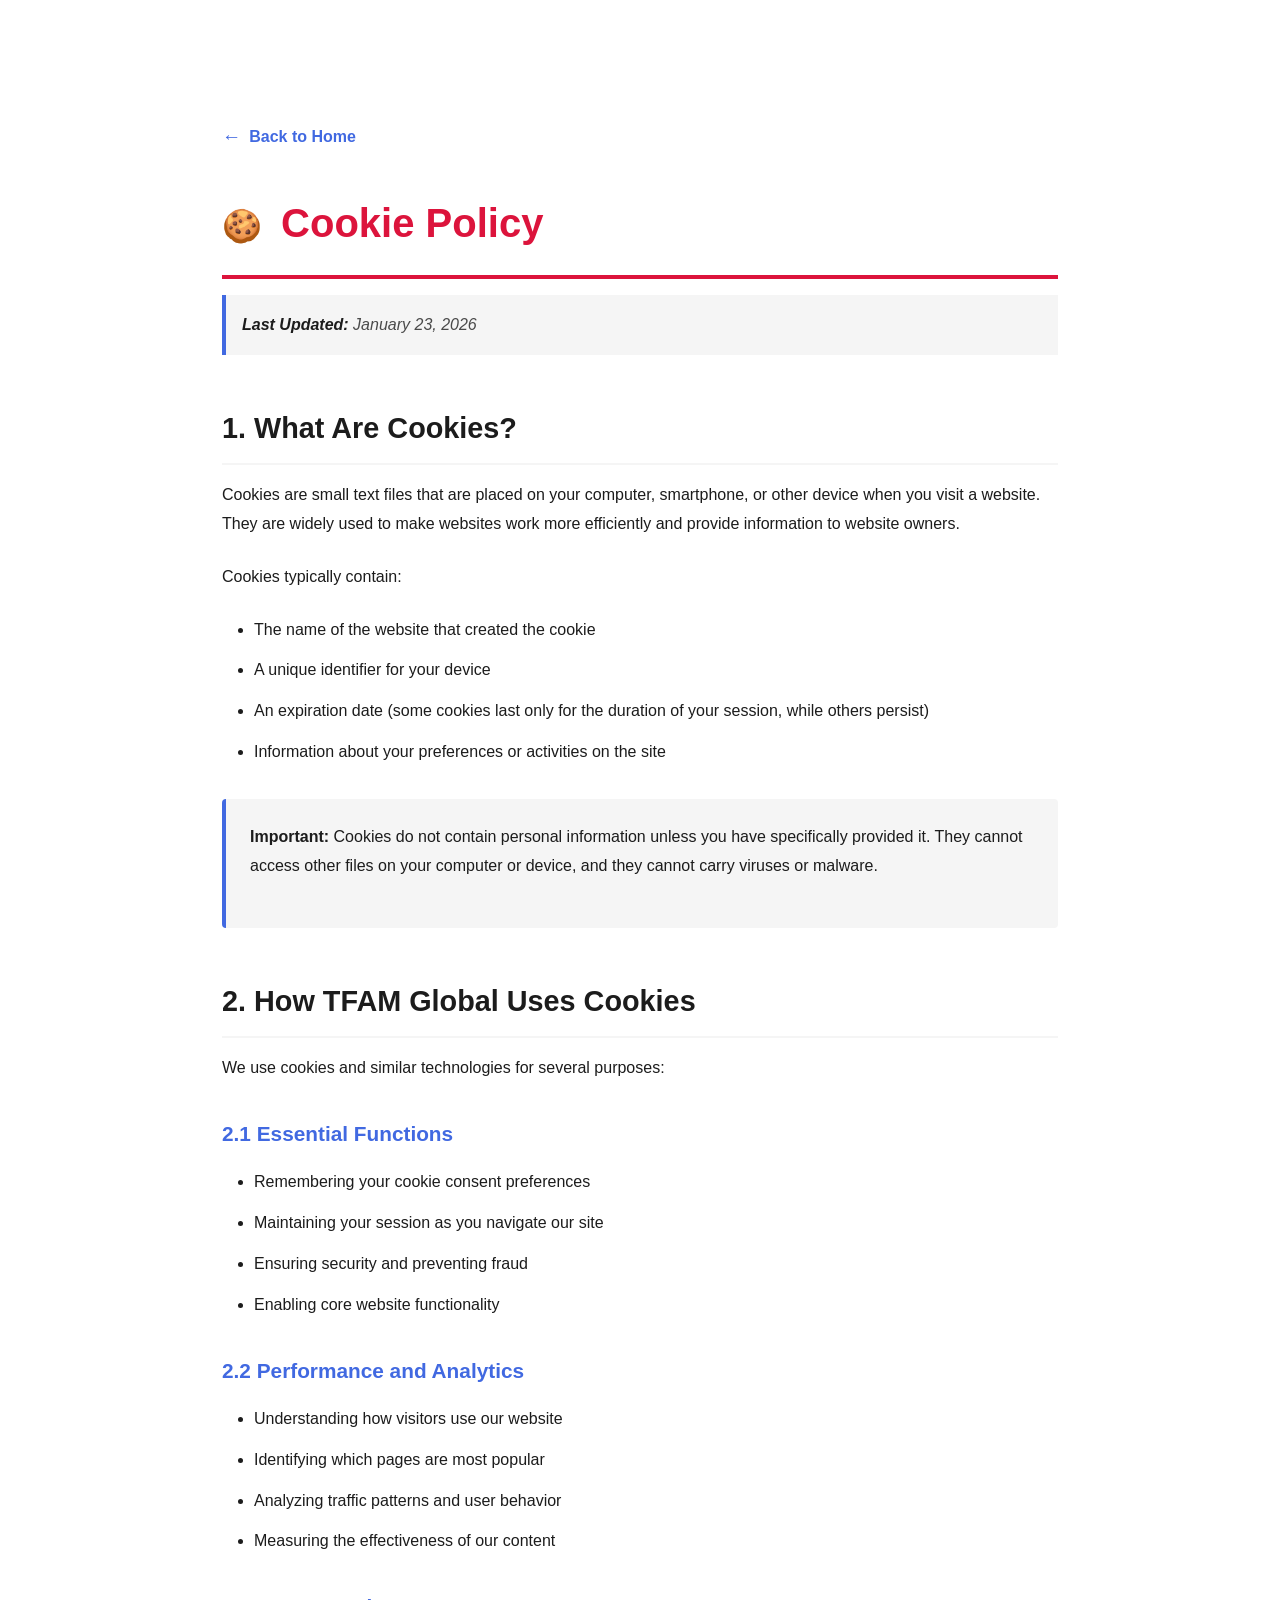
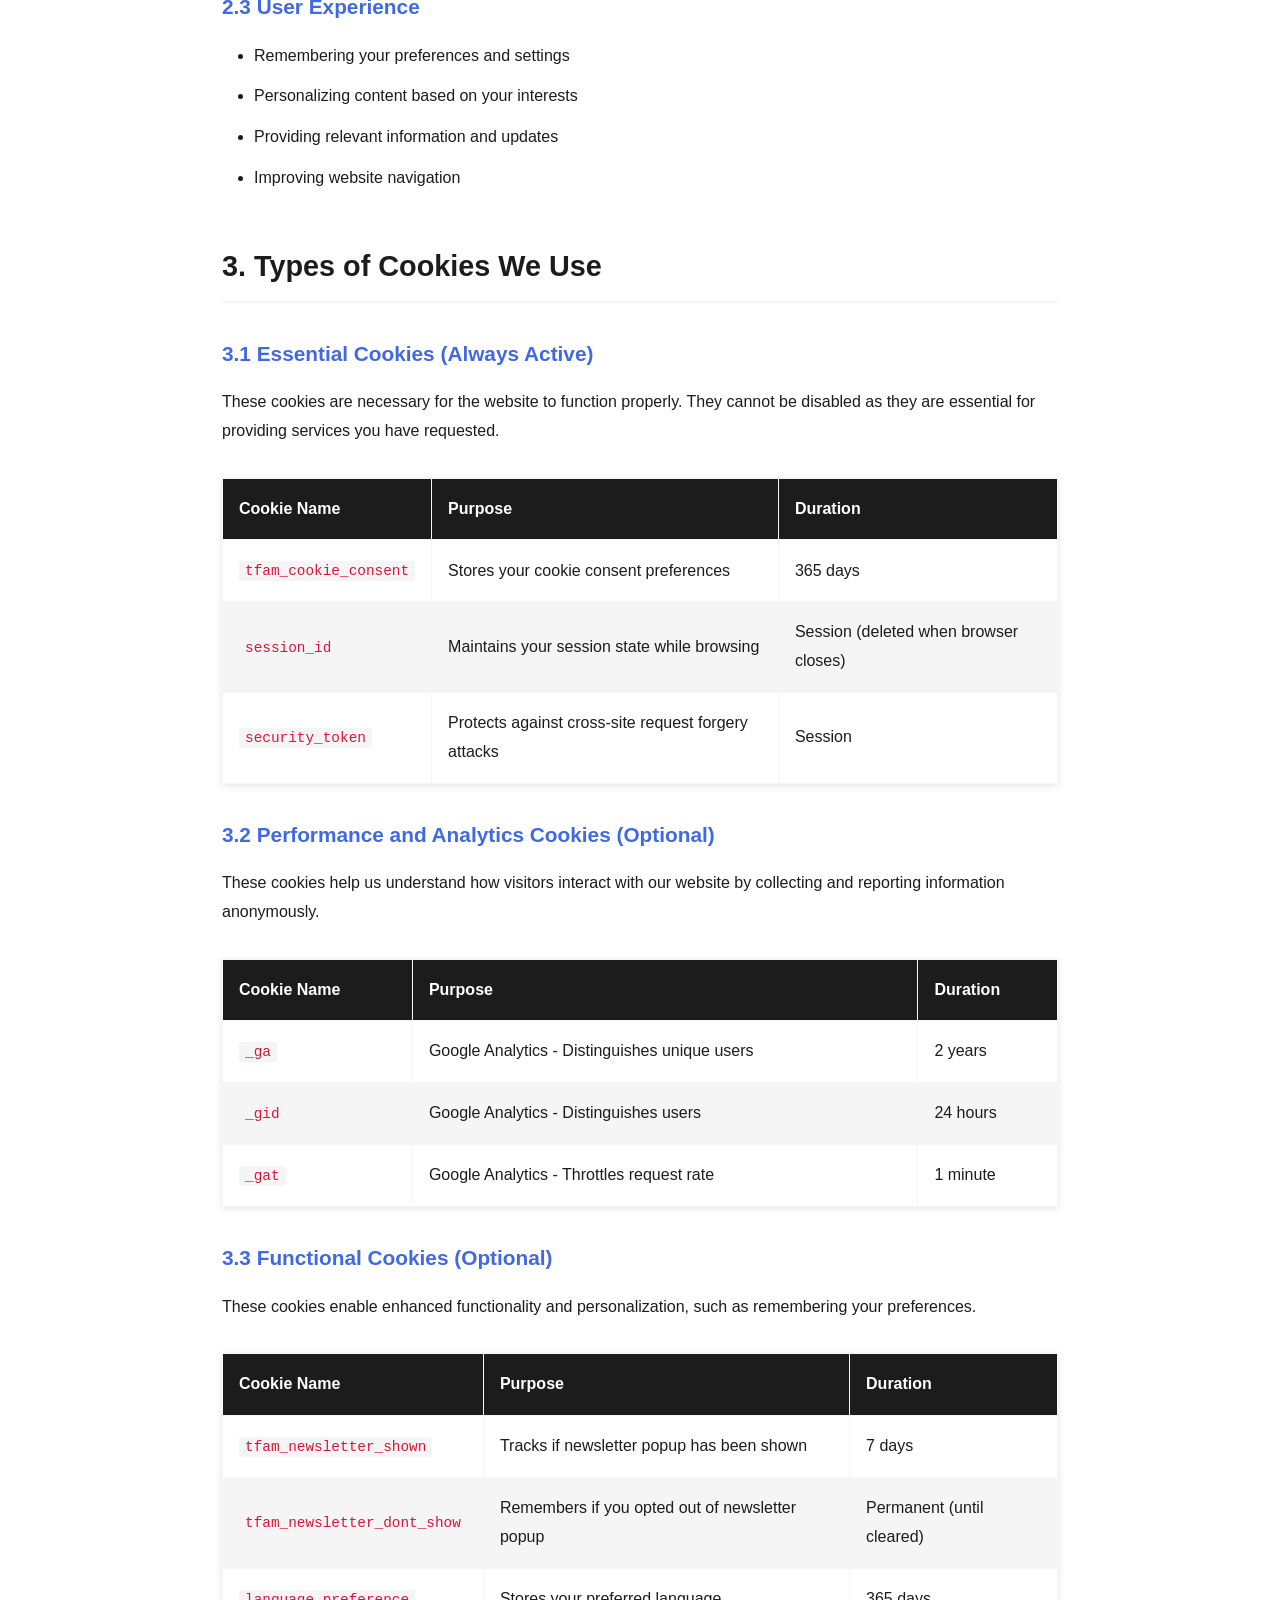
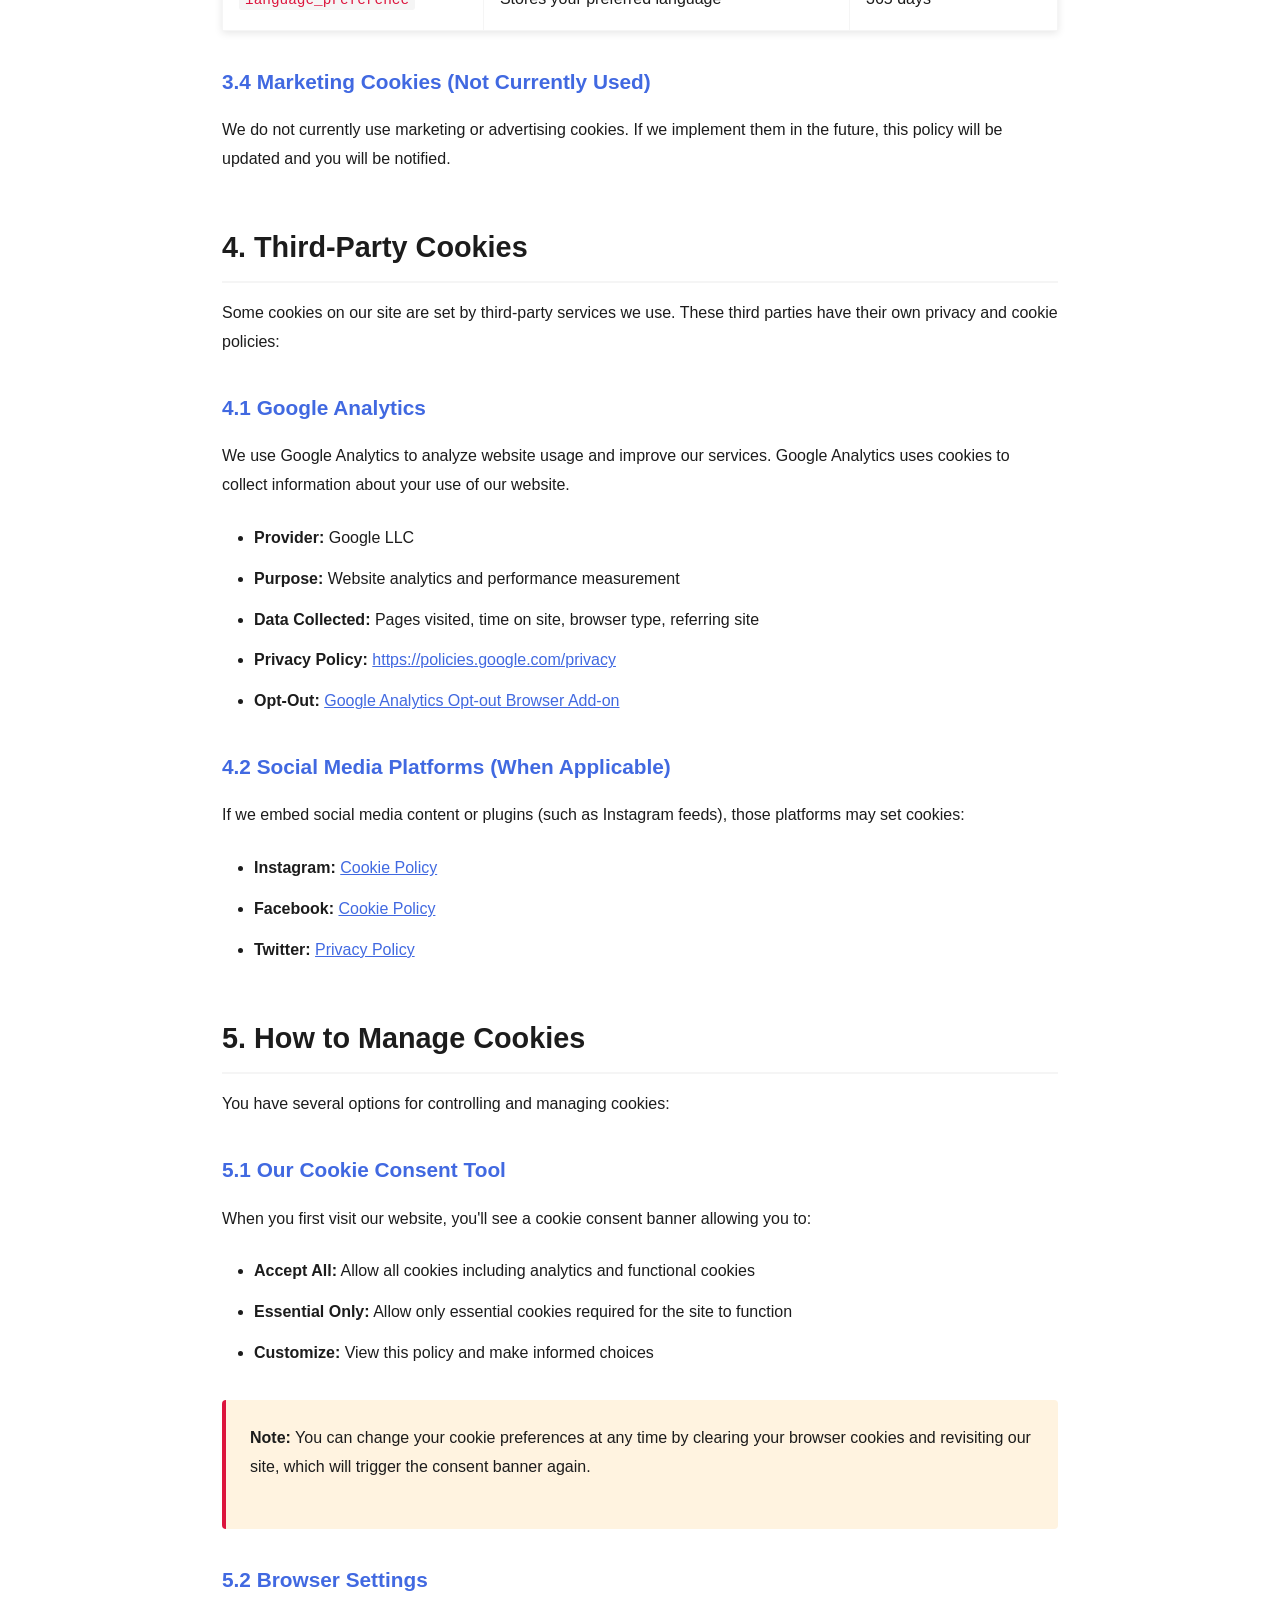
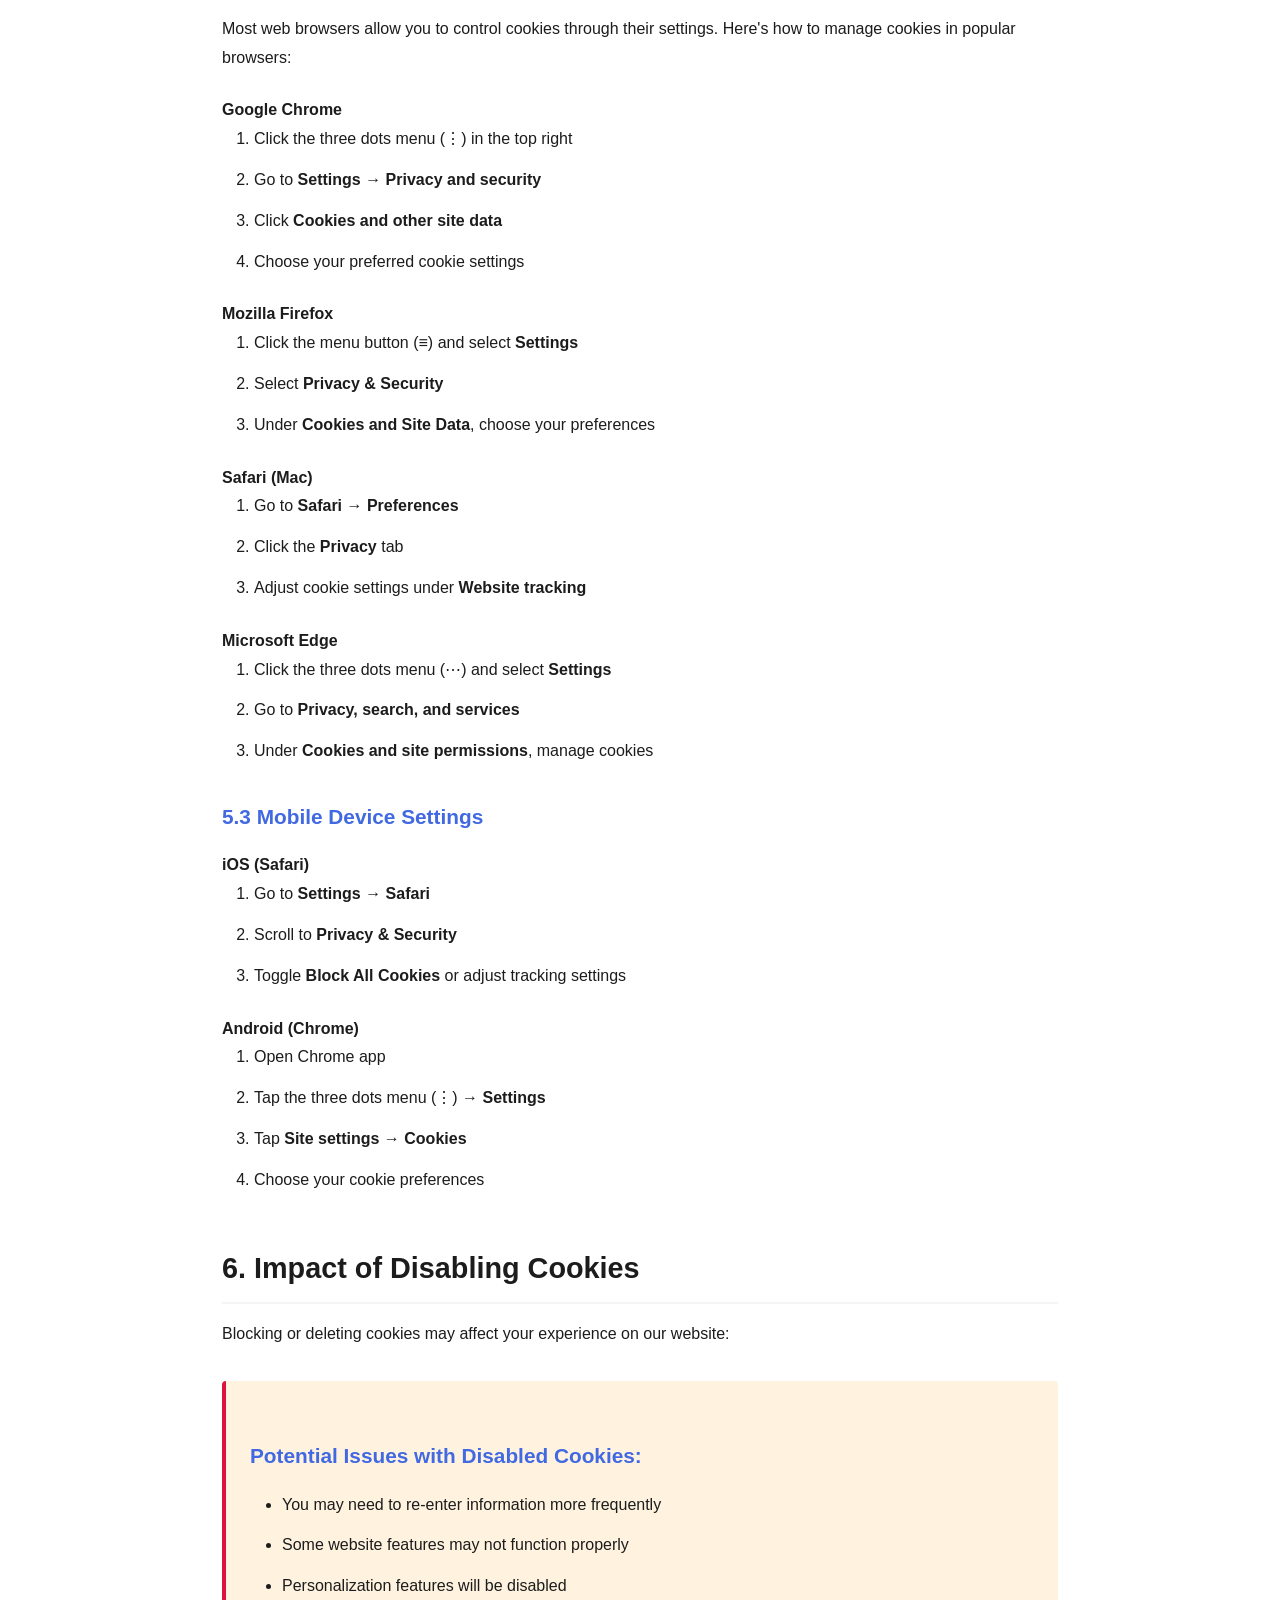
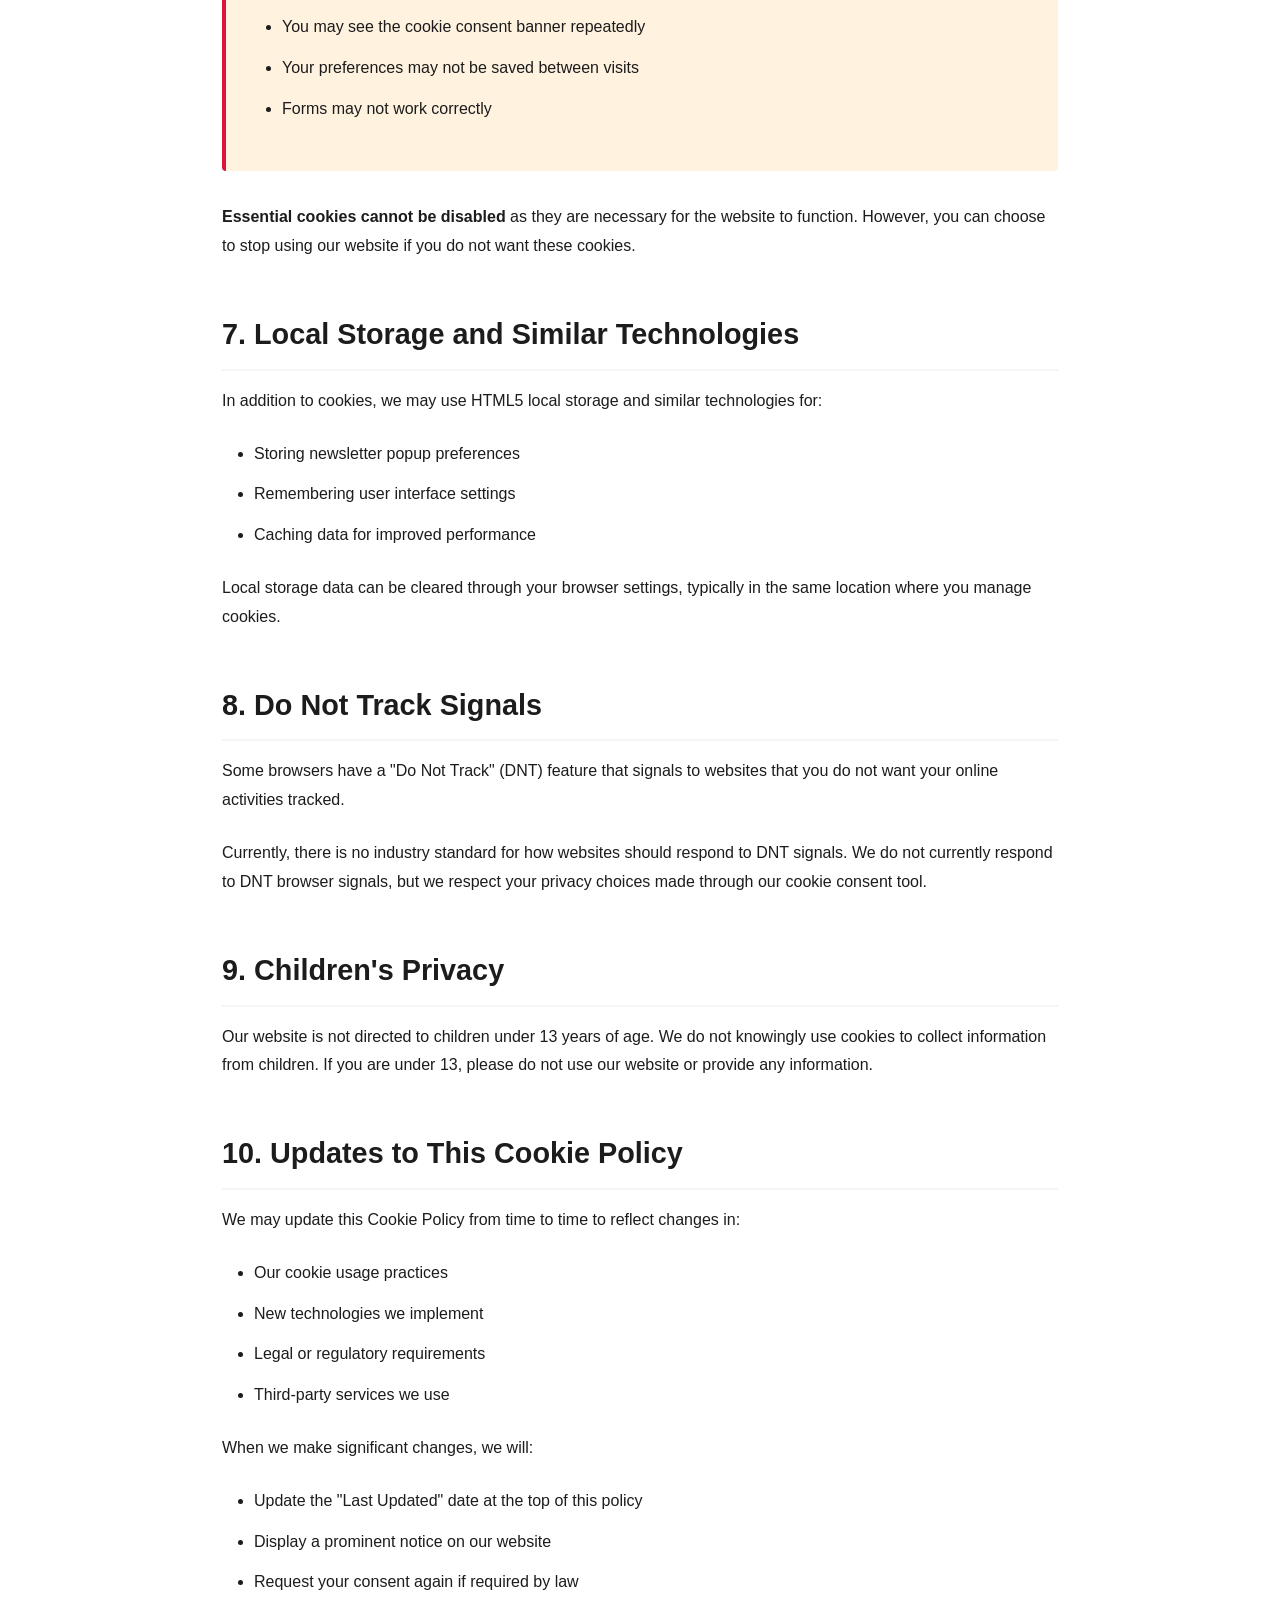
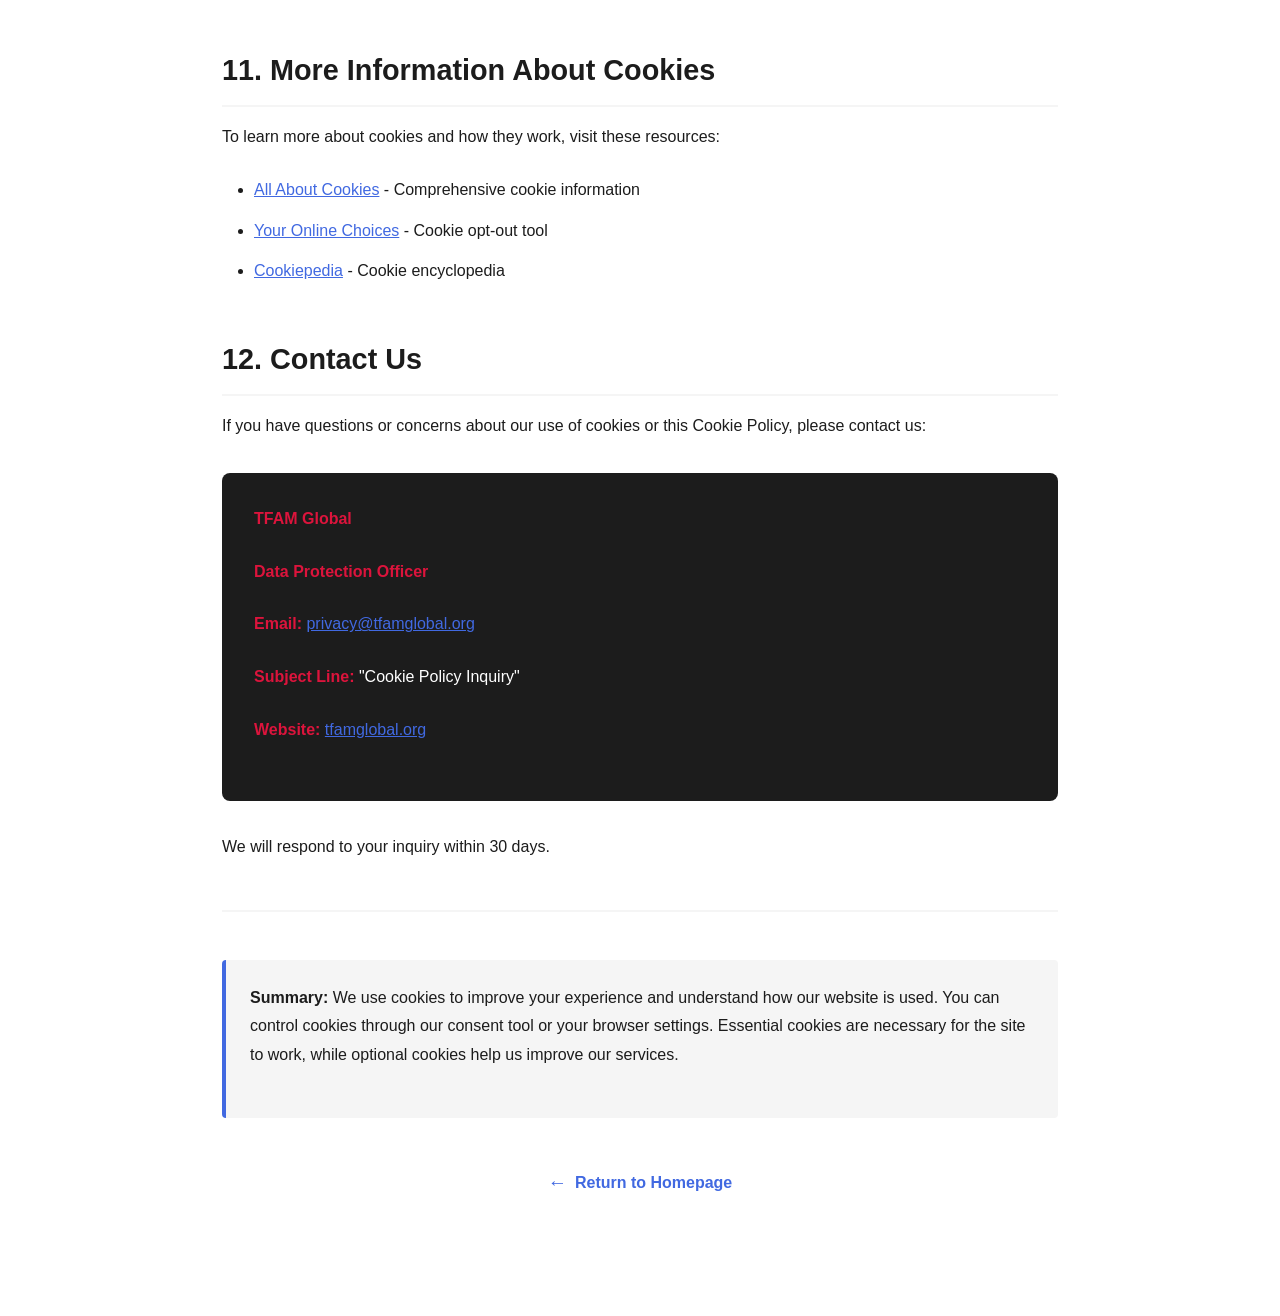
==== cookie-policy.html @ 87baf77f "Added files" ====
<!DOCTYPE html>
<html lang="en">
<head>
    <meta charset="UTF-8">
    <meta name="viewport" content="width=device-width, initial-scale=1.0">
    <meta name="robots" content="noindex, nofollow">
    <link rel="icon" type="image/x-icon" href="assets/images/favicon.ico">
    <title>Cookie Policy - TFAM Global</title>
    
    <style>
        :root {
            --primary-red: #DC143C;
            --presbyter-blue: #4169E1;
            --charcoal: #1C1C1C;
            --dark-gray: #2D2D2D;
            --medium-gray: #4A4A4A;
            --pure-white: #FFFFFF;
            --off-white: #F5F5F5;
        }

        * {
            margin: 0;
            padding: 0;
            box-sizing: border-box;
        }

        body {
            font-family: 'Segoe UI', Tahoma, Geneva, Verdana, sans-serif;
            color: var(--charcoal);
            line-height: 1.8;
            background: var(--pure-white);
        }

        .policy-container {
            max-width: 900px;
            margin: 0 auto;
            padding: 120px 2rem 60px;
        }

        .back-link {
            display: inline-flex;
            align-items: center;
            gap: 0.5rem;
            margin-bottom: 2rem;
            color: var(--presbyter-blue);
            text-decoration: none;
            font-weight: 600;
            transition: color 0.2s;
        }

        .back-link:hover {
            color: var(--primary-red);
        }

        .back-link::before {
            content: '←';
            font-size: 1.2rem;
        }

        h1 {
            color: var(--primary-red);
            margin-bottom: 1rem;
            font-size: 2.5rem;
            border-bottom: 4px solid var(--primary-red);
            padding-bottom: 1rem;
        }

        .last-updated {
            color: var(--medium-gray);
            font-style: italic;
            margin-bottom: 3rem;
            padding: 1rem;
            background: var(--off-white);
            border-left: 4px solid var(--presbyter-blue);
        }

        h2 {
            color: var(--charcoal);
            margin-top: 3rem;
            margin-bottom: 1rem;
            font-size: 1.8rem;
            padding-bottom: 0.5rem;
            border-bottom: 2px solid var(--off-white);
        }

        h3 {
            color: var(--presbyter-blue);
            margin-top: 2rem;
            margin-bottom: 1rem;
            font-size: 1.3rem;
        }

        p {
            margin-bottom: 1.5rem;
            line-height: 1.8;
        }

        ul, ol {
            margin-bottom: 1.5rem;
            padding-left: 2rem;
        }

        li {
            margin-bottom: 0.75rem;
            line-height: 1.8;
        }

        a {
            color: var(--presbyter-blue);
            text-decoration: underline;
            transition: color 0.2s;
        }

        a:hover {
            color: var(--primary-red);
        }

        strong {
            color: var(--charcoal);
            font-weight: 700;
        }

        table {
            width: 100%;
            border-collapse: collapse;
            margin: 2rem 0;
            box-shadow: 0 2px 8px rgba(0, 0, 0, 0.1);
        }

        th, td {
            padding: 1rem;
            border: 1px solid var(--off-white);
            text-align: left;
        }

        th {
            background: var(--charcoal);
            color: var(--pure-white);
            font-weight: 600;
        }

        tbody tr:nth-child(even) {
            background: var(--off-white);
        }

        tbody tr:hover {
            background: #ffe6e6;
        }

        .cookie-icon {
            font-size: 2rem;
            margin-right: 0.5rem;
        }

        .info-box {
            background: var(--off-white);
            padding: 1.5rem;
            border-left: 4px solid var(--presbyter-blue);
            margin: 2rem 0;
            border-radius: 4px;
        }

        .warning-box {
            background: #FFF3E0;
            padding: 1.5rem;
            border-left: 4px solid var(--primary-red);
            margin: 2rem 0;
            border-radius: 4px;
        }

        code {
            background: var(--off-white);
            padding: 2px 6px;
            border-radius: 3px;
            font-family: 'Courier New', monospace;
            color: var(--primary-red);
            font-size: 0.9em;
        }

        .contact-info {
            background: var(--charcoal);
            color: var(--pure-white);
            padding: 2rem;
            border-radius: 8px;
            margin: 2rem 0;
        }

        .contact-info strong {
            color: var(--primary-red);
        }

        .contact-info a {
            color: var(--presbyter-blue);
        }

        @media (max-width: 640px) {
            .policy-container {
                padding: 100px 1rem 40px;
            }

            h1 {
                font-size: 2rem;
            }

            h2 {
                font-size: 1.5rem;
            }

            table {
                font-size: 0.9rem;
            }

            th, td {
                padding: 0.75rem;
            }
        }
    </style>
</head>
<body>
    <div class="policy-container">
        <a href="index.html" class="back-link">Back to Home</a>
        
        <h1><span class="cookie-icon">🍪</span> Cookie Policy</h1>
        <p class="last-updated"><strong>Last Updated:</strong> January 23, 2026</p>
        
        <h2>1. What Are Cookies?</h2>
        <p>Cookies are small text files that are placed on your computer, smartphone, or other device when you visit a website. They are widely used to make websites work more efficiently and provide information to website owners.</p>
        
        <p>Cookies typically contain:</p>
        <ul>
            <li>The name of the website that created the cookie</li>
            <li>A unique identifier for your device</li>
            <li>An expiration date (some cookies last only for the duration of your session, while others persist)</li>
            <li>Information about your preferences or activities on the site</li>
        </ul>
        
        <div class="info-box">
            <p><strong>Important:</strong> Cookies do not contain personal information unless you have specifically provided it. They cannot access other files on your computer or device, and they cannot carry viruses or malware.</p>
        </div>
        
        <h2>2. How TFAM Global Uses Cookies</h2>
        <p>We use cookies and similar technologies for several purposes:</p>
        
        <h3>2.1 Essential Functions</h3>
        <ul>
            <li>Remembering your cookie consent preferences</li>
            <li>Maintaining your session as you navigate our site</li>
            <li>Ensuring security and preventing fraud</li>
            <li>Enabling core website functionality</li>
        </ul>
        
        <h3>2.2 Performance and Analytics</h3>
        <ul>
            <li>Understanding how visitors use our website</li>
            <li>Identifying which pages are most popular</li>
            <li>Analyzing traffic patterns and user behavior</li>
            <li>Measuring the effectiveness of our content</li>
        </ul>
        
        <h3>2.3 User Experience</h3>
        <ul>
            <li>Remembering your preferences and settings</li>
            <li>Personalizing content based on your interests</li>
            <li>Providing relevant information and updates</li>
            <li>Improving website navigation</li>
        </ul>
        
        <h2>3. Types of Cookies We Use</h2>
        
        <h3>3.1 Essential Cookies (Always Active)</h3>
        <p>These cookies are necessary for the website to function properly. They cannot be disabled as they are essential for providing services you have requested.</p>
        
        <table>
            <thead>
                <tr>
                    <th>Cookie Name</th>
                    <th>Purpose</th>
                    <th>Duration</th>
                </tr>
            </thead>
            <tbody>
                <tr>
                    <td><code>tfam_cookie_consent</code></td>
                    <td>Stores your cookie consent preferences</td>
                    <td>365 days</td>
                </tr>
                <tr>
                    <td><code>session_id</code></td>
                    <td>Maintains your session state while browsing</td>
                    <td>Session (deleted when browser closes)</td>
                </tr>
                <tr>
                    <td><code>security_token</code></td>
                    <td>Protects against cross-site request forgery attacks</td>
                    <td>Session</td>
                </tr>
            </tbody>
        </table>
        
        <h3>3.2 Performance and Analytics Cookies (Optional)</h3>
        <p>These cookies help us understand how visitors interact with our website by collecting and reporting information anonymously.</p>
        
        <table>
            <thead>
                <tr>
                    <th>Cookie Name</th>
                    <th>Purpose</th>
                    <th>Duration</th>
                </tr>
            </thead>
            <tbody>
                <tr>
                    <td><code>_ga</code></td>
                    <td>Google Analytics - Distinguishes unique users</td>
                    <td>2 years</td>
                </tr>
                <tr>
                    <td><code>_gid</code></td>
                    <td>Google Analytics - Distinguishes users</td>
                    <td>24 hours</td>
                </tr>
                <tr>
                    <td><code>_gat</code></td>
                    <td>Google Analytics - Throttles request rate</td>
                    <td>1 minute</td>
                </tr>
            </tbody>
        </table>
        
        <h3>3.3 Functional Cookies (Optional)</h3>
        <p>These cookies enable enhanced functionality and personalization, such as remembering your preferences.</p>
        
        <table>
            <thead>
                <tr>
                    <th>Cookie Name</th>
                    <th>Purpose</th>
                    <th>Duration</th>
                </tr>
            </thead>
            <tbody>
                <tr>
                    <td><code>tfam_newsletter_shown</code></td>
                    <td>Tracks if newsletter popup has been shown</td>
                    <td>7 days</td>
                </tr>
                <tr>
                    <td><code>tfam_newsletter_dont_show</code></td>
                    <td>Remembers if you opted out of newsletter popup</td>
                    <td>Permanent (until cleared)</td>
                </tr>
                <tr>
                    <td><code>language_preference</code></td>
                    <td>Stores your preferred language</td>
                    <td>365 days</td>
                </tr>
            </tbody>
        </table>
        
        <h3>3.4 Marketing Cookies (Not Currently Used)</h3>
        <p>We do not currently use marketing or advertising cookies. If we implement them in the future, this policy will be updated and you will be notified.</p>
        
        <h2>4. Third-Party Cookies</h2>
        <p>Some cookies on our site are set by third-party services we use. These third parties have their own privacy and cookie policies:</p>
        
        <h3>4.1 Google Analytics</h3>
        <p>We use Google Analytics to analyze website usage and improve our services. Google Analytics uses cookies to collect information about your use of our website.</p>
        <ul>
            <li><strong>Provider:</strong> Google LLC</li>
            <li><strong>Purpose:</strong> Website analytics and performance measurement</li>
            <li><strong>Data Collected:</strong> Pages visited, time on site, browser type, referring site</li>
            <li><strong>Privacy Policy:</strong> <a href="https://policies.google.com/privacy" target="_blank">https://policies.google.com/privacy</a></li>
            <li><strong>Opt-Out:</strong> <a href="https://tools.google.com/dlpage/gaoptout" target="_blank">Google Analytics Opt-out Browser Add-on</a></li>
        </ul>
        
        <h3>4.2 Social Media Platforms (When Applicable)</h3>
        <p>If we embed social media content or plugins (such as Instagram feeds), those platforms may set cookies:</p>
        <ul>
            <li><strong>Instagram:</strong> <a href="https://help.instagram.com/1896641480634370" target="_blank">Cookie Policy</a></li>
            <li><strong>Facebook:</strong> <a href="https://www.facebook.com/policies/cookies" target="_blank">Cookie Policy</a></li>
            <li><strong>Twitter:</strong> <a href="https://twitter.com/en/privacy" target="_blank">Privacy Policy</a></li>
        </ul>
        
        <h2>5. How to Manage Cookies</h2>
        <p>You have several options for controlling and managing cookies:</p>
        
        <h3>5.1 Our Cookie Consent Tool</h3>
        <p>When you first visit our website, you'll see a cookie consent banner allowing you to:</p>
        <ul>
            <li><strong>Accept All:</strong> Allow all cookies including analytics and functional cookies</li>
            <li><strong>Essential Only:</strong> Allow only essential cookies required for the site to function</li>
            <li><strong>Customize:</strong> View this policy and make informed choices</li>
        </ul>
        
        <div class="warning-box">
            <p><strong>Note:</strong> You can change your cookie preferences at any time by clearing your browser cookies and revisiting our site, which will trigger the consent banner again.</p>
        </div>
        
        <h3>5.2 Browser Settings</h3>
        <p>Most web browsers allow you to control cookies through their settings. Here's how to manage cookies in popular browsers:</p>
        
        <h4>Google Chrome</h4>
        <ol>
            <li>Click the three dots menu (⋮) in the top right</li>
            <li>Go to <strong>Settings</strong> → <strong>Privacy and security</strong></li>
            <li>Click <strong>Cookies and other site data</strong></li>
            <li>Choose your preferred cookie settings</li>
        </ol>
        
        <h4>Mozilla Firefox</h4>
        <ol>
            <li>Click the menu button (≡) and select <strong>Settings</strong></li>
            <li>Select <strong>Privacy & Security</strong></li>
            <li>Under <strong>Cookies and Site Data</strong>, choose your preferences</li>
        </ol>
        
        <h4>Safari (Mac)</h4>
        <ol>
            <li>Go to <strong>Safari</strong> → <strong>Preferences</strong></li>
            <li>Click the <strong>Privacy</strong> tab</li>
            <li>Adjust cookie settings under <strong>Website tracking</strong></li>
        </ol>
        
        <h4>Microsoft Edge</h4>
        <ol>
            <li>Click the three dots menu (⋯) and select <strong>Settings</strong></li>
            <li>Go to <strong>Privacy, search, and services</strong></li>
            <li>Under <strong>Cookies and site permissions</strong>, manage cookies</li>
        </ol>
        
        <h3>5.3 Mobile Device Settings</h3>
        
        <h4>iOS (Safari)</h4>
        <ol>
            <li>Go to <strong>Settings</strong> → <strong>Safari</strong></li>
            <li>Scroll to <strong>Privacy & Security</strong></li>
            <li>Toggle <strong>Block All Cookies</strong> or adjust tracking settings</li>
        </ol>
        
        <h4>Android (Chrome)</h4>
        <ol>
            <li>Open Chrome app</li>
            <li>Tap the three dots menu (⋮) → <strong>Settings</strong></li>
            <li>Tap <strong>Site settings</strong> → <strong>Cookies</strong></li>
            <li>Choose your cookie preferences</li>
        </ol>
        
        <h2>6. Impact of Disabling Cookies</h2>
        <p>Blocking or deleting cookies may affect your experience on our website:</p>
        
        <div class="warning-box">
            <h3>Potential Issues with Disabled Cookies:</h3>
            <ul>
                <li>You may need to re-enter information more frequently</li>
                <li>Some website features may not function properly</li>
                <li>Personalization features will be disabled</li>
                <li>You may see the cookie consent banner repeatedly</li>
                <li>Your preferences may not be saved between visits</li>
                <li>Forms may not work correctly</li>
            </ul>
        </div>
        
        <p><strong>Essential cookies cannot be disabled</strong> as they are necessary for the website to function. However, you can choose to stop using our website if you do not want these cookies.</p>
        
        <h2>7. Local Storage and Similar Technologies</h2>
        <p>In addition to cookies, we may use HTML5 local storage and similar technologies for:</p>
        <ul>
            <li>Storing newsletter popup preferences</li>
            <li>Remembering user interface settings</li>
            <li>Caching data for improved performance</li>
        </ul>
        
        <p>Local storage data can be cleared through your browser settings, typically in the same location where you manage cookies.</p>
        
        <h2>8. Do Not Track Signals</h2>
        <p>Some browsers have a "Do Not Track" (DNT) feature that signals to websites that you do not want your online activities tracked.</p>
        
        <p>Currently, there is no industry standard for how websites should respond to DNT signals. We do not currently respond to DNT browser signals, but we respect your privacy choices made through our cookie consent tool.</p>
        
        <h2>9. Children's Privacy</h2>
        <p>Our website is not directed to children under 13 years of age. We do not knowingly use cookies to collect information from children. If you are under 13, please do not use our website or provide any information.</p>
        
        <h2>10. Updates to This Cookie Policy</h2>
        <p>We may update this Cookie Policy from time to time to reflect changes in:</p>
        <ul>
            <li>Our cookie usage practices</li>
            <li>New technologies we implement</li>
            <li>Legal or regulatory requirements</li>
            <li>Third-party services we use</li>
        </ul>
        
        <p>When we make significant changes, we will:</p>
        <ul>
            <li>Update the "Last Updated" date at the top of this policy</li>
            <li>Display a prominent notice on our website</li>
            <li>Request your consent again if required by law</li>
        </ul>
        
        <h2>11. More Information About Cookies</h2>
        <p>To learn more about cookies and how they work, visit these resources:</p>
        <ul>
            <li><a href="https://www.allaboutcookies.org" target="_blank">All About Cookies</a> - Comprehensive cookie information</li>
            <li><a href="https://www.youronlinechoices.com" target="_blank">Your Online Choices</a> - Cookie opt-out tool</li>
            <li><a href="https://cookiepedia.co.uk" target="_blank">Cookiepedia</a> - Cookie encyclopedia</li>
        </ul>
        
        <h2>12. Contact Us</h2>
        <p>If you have questions or concerns about our use of cookies or this Cookie Policy, please contact us:</p>
        
        <div class="contact-info">
            <p><strong>TFAM Global</strong></p>
            <p><strong>Data Protection Officer</strong></p>
            <p><strong>Email:</strong> <a href="mailto:privacy@tfamglobal.org">privacy@tfamglobal.org</a></p>
            <p><strong>Subject Line:</strong> "Cookie Policy Inquiry"</p>
            <p><strong>Website:</strong> <a href="https://tfamglobal.org">tfamglobal.org</a></p>
        </div>
        
        <p>We will respond to your inquiry within 30 days.</p>
        
        <hr style="margin: 3rem 0; border: none; border-top: 2px solid var(--off-white);">
        
        <div class="info-box">
            <p><strong>Summary:</strong> We use cookies to improve your experience and understand how our website is used. You can control cookies through our consent tool or your browser settings. Essential cookies are necessary for the site to work, while optional cookies help us improve our services.</p>
        </div>
        
        <p style="text-align: center; margin-top: 3rem;">
            <a href="index.html" class="back-link">Return to Homepage</a>
        </p>
    </div>
</body>
</html>
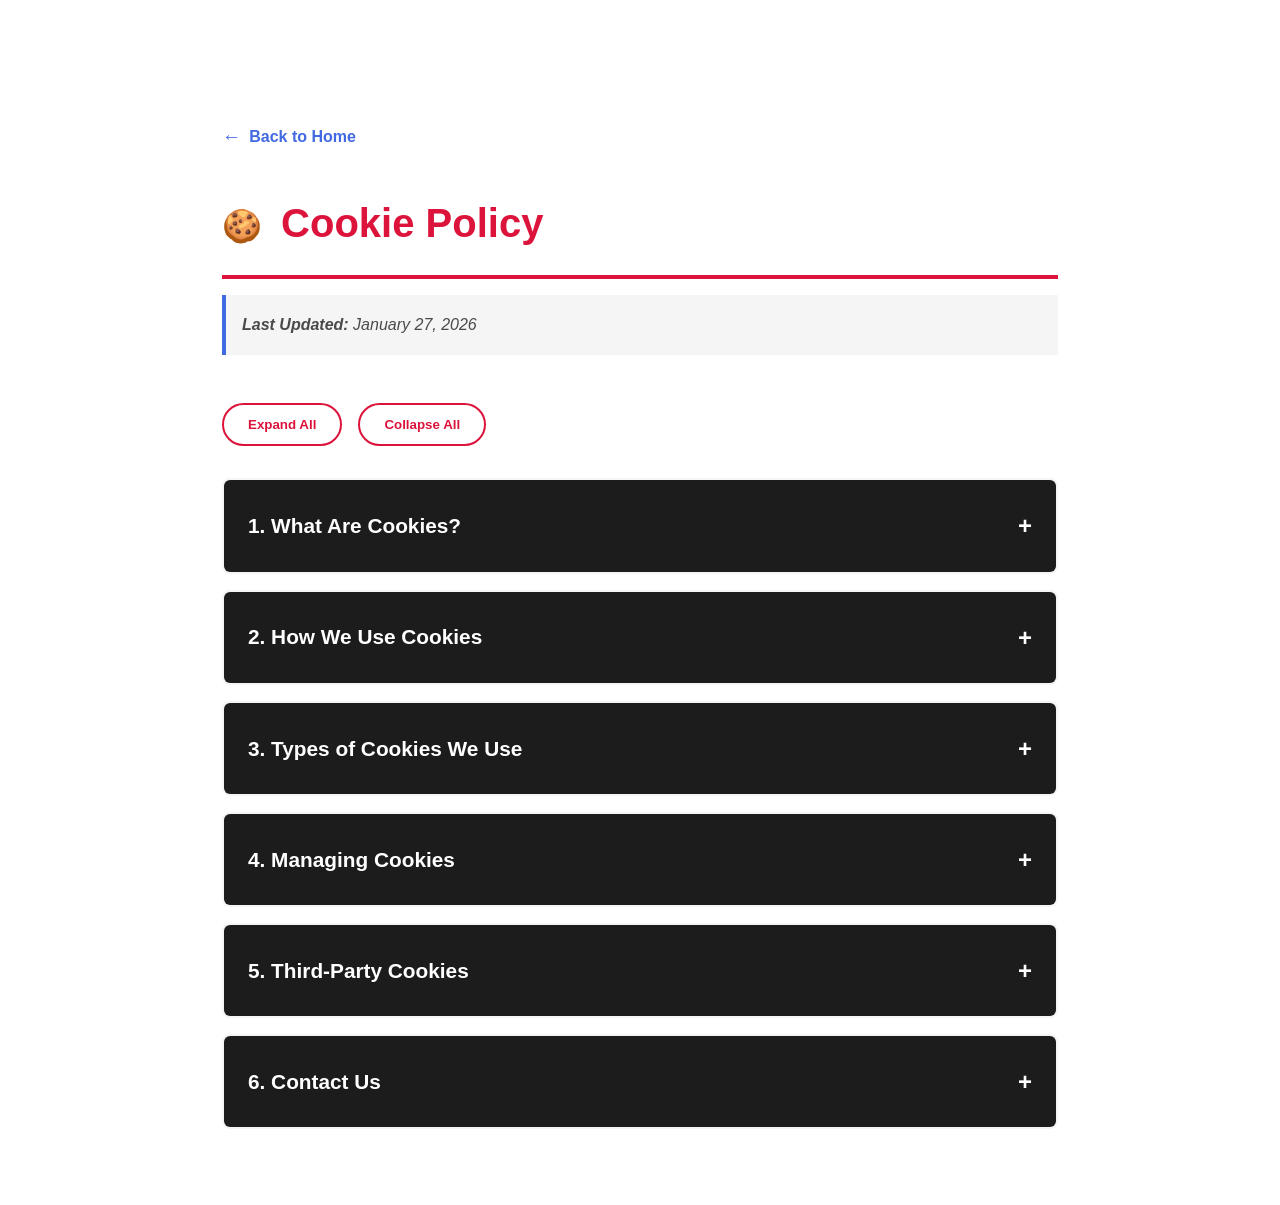
==== commit cf56a7e3: "Update cookie-policy.html Adding dropdown to the page for easy navigation" ====
--- a/cookie-policy.html
+++ b/cookie-policy.html
@@ -65,6 +65,11 @@
             padding-bottom: 1rem;
         }
 
+        .cookie-icon {
+            font-size: 2rem;
+            margin-right: 0.5rem;
+        }
+
         .last-updated {
             color: var(--medium-gray);
             font-style: italic;
@@ -74,56 +79,115 @@
             border-left: 4px solid var(--presbyter-blue);
         }
 
-        h2 {
+        .accordion-item {
+            margin-bottom: 1rem;
+            border: 2px solid var(--off-white);
+            border-radius: 8px;
+            overflow: hidden;
+            transition: all 0.3s ease;
+        }
+
+        .accordion-item:hover {
+            border-color: var(--primary-red);
+            box-shadow: 0 4px 12px rgba(220, 20, 60, 0.1);
+        }
+
+        .accordion-header {
+            background: var(--charcoal);
+            color: var(--pure-white);
+            padding: 1.5rem;
+            cursor: pointer;
+            display: flex;
+            justify-content: space-between;
+            align-items: center;
+            transition: all 0.3s ease;
+            user-select: none;
+        }
+
+        .accordion-header:hover {
+            background: var(--primary-red);
+        }
+
+        .accordion-header.active {
+            background: var(--primary-red);
+        }
+
+        .accordion-title {
+            font-size: 1.3rem;
+            font-weight: 700;
+            margin: 0;
+        }
+
+        .accordion-icon {
+            font-size: 1.5rem;
+            transition: transform 0.3s ease;
+            font-weight: bold;
+        }
+
+        .accordion-header.active .accordion-icon {
+            transform: rotate(180deg);
+        }
+
+        .accordion-content {
+            max-height: 0;
+            overflow: hidden;
+            transition: max-height 0.5s ease, padding 0.3s ease;
+            background: var(--pure-white);
+        }
+
+        .accordion-content.active {
+            max-height: 5000px;
+            padding: 2rem;
+            border-top: 2px solid var(--off-white);
+        }
+
+        .accordion-body h3 {
+            color: var(--presbyter-blue);
+            margin-top: 1.5rem;
+            margin-bottom: 1rem;
+            font-size: 1.2rem;
+        }
+
+        .accordion-body h3:first-child {
+            margin-top: 0;
+        }
+
+        .accordion-body h4 {
             color: var(--charcoal);
-            margin-top: 3rem;
+            margin-top: 1rem;
+            margin-bottom: 0.5rem;
+            font-size: 1.05rem;
+        }
+
+        .accordion-body p {
             margin-bottom: 1rem;
-            font-size: 1.8rem;
-            padding-bottom: 0.5rem;
-            border-bottom: 2px solid var(--off-white);
-        }
-
-        h3 {
-            color: var(--presbyter-blue);
-            margin-top: 2rem;
+            line-height: 1.8;
+        }
+
+        .accordion-body ul, .accordion-body ol {
             margin-bottom: 1rem;
-            font-size: 1.3rem;
-        }
-
-        p {
-            margin-bottom: 1.5rem;
+            padding-left: 2rem;
+        }
+
+        .accordion-body li {
+            margin-bottom: 0.5rem;
             line-height: 1.8;
         }
 
-        ul, ol {
-            margin-bottom: 1.5rem;
-            padding-left: 2rem;
-        }
-
-        li {
-            margin-bottom: 0.75rem;
-            line-height: 1.8;
-        }
-
-        a {
+        .accordion-body strong {
+            color: var(--charcoal);
+            font-weight: 700;
+        }
+
+        .accordion-body a {
             color: var(--presbyter-blue);
             text-decoration: underline;
-            transition: color 0.2s;
-        }
-
-        a:hover {
-            color: var(--primary-red);
-        }
-
-        strong {
-            color: var(--charcoal);
-            font-weight: 700;
         }
 
         table {
             width: 100%;
             border-collapse: collapse;
-            margin: 2rem 0;
+            margin: 1.5rem 0;
             box-shadow: 0 2px 8px rgba(0, 0, 0, 0.1);
         }
 
@@ -141,31 +205,6 @@
 
         tbody tr:nth-child(even) {
             background: var(--off-white);
-        }
-
-        tbody tr:hover {
-            background: #ffe6e6;
-        }
-
-        .cookie-icon {
-            font-size: 2rem;
-            margin-right: 0.5rem;
-        }
-
-        .info-box {
-            background: var(--off-white);
-            padding: 1.5rem;
-            border-left: 4px solid var(--presbyter-blue);
-            margin: 2rem 0;
-            border-radius: 4px;
-        }
-
-        .warning-box {
-            background: #FFF3E0;
-            padding: 1.5rem;
-            border-left: 4px solid var(--primary-red);
-            margin: 2rem 0;
-            border-radius: 4px;
         }
 
         code {
@@ -177,20 +216,42 @@
             font-size: 0.9em;
         }
 
-        .contact-info {
-            background: var(--charcoal);
+        .info-box {
+            background: var(--off-white);
+            padding: 1.5rem;
+            border-left: 4px solid var(--presbyter-blue);
+            margin: 2rem 0;
+            border-radius: 4px;
+        }
+
+        .warning-box {
+            background: #FFF3E0;
+            padding: 1.5rem;
+            border-left: 4px solid var(--primary-red);
+            margin: 2rem 0;
+            border-radius: 4px;
+        }
+
+        .controls {
+            display: flex;
+            gap: 1rem;
+            margin-bottom: 2rem;
+        }
+
+        .control-btn {
+            padding: 0.75rem 1.5rem;
+            border: 2px solid var(--primary-red);
+            background: transparent;
+            color: var(--primary-red);
+            border-radius: 50px;
+            font-weight: 600;
+            cursor: pointer;
+            transition: all 0.3s ease;
+        }
+
+        .control-btn:hover {
+            background: var(--primary-red);
             color: var(--pure-white);
-            padding: 2rem;
-            border-radius: 8px;
-            margin: 2rem 0;
-        }
-
-        .contact-info strong {
-            color: var(--primary-red);
-        }
-
-        .contact-info a {
-            color: var(--presbyter-blue);
         }
 
         @media (max-width: 640px) {
@@ -202,8 +263,16 @@
                 font-size: 2rem;
             }
 
-            h2 {
-                font-size: 1.5rem;
+            .accordion-title {
+                font-size: 1.1rem;
+            }
+
+            .controls {
+                flex-direction: column;
+            }
+
+            .control-btn {
+                width: 100%;
             }
 
             table {
@@ -221,311 +290,244 @@
         <a href="index.html" class="back-link">Back to Home</a>
         
         <h1><span class="cookie-icon">🍪</span> Cookie Policy</h1>
-        <p class="last-updated"><strong>Last Updated:</strong> January 23, 2026</p>
+        <p class="last-updated"><strong>Last Updated:</strong> January 27, 2026</p>
         
-        <h2>1. What Are Cookies?</h2>
-        <p>Cookies are small text files that are placed on your computer, smartphone, or other device when you visit a website. They are widely used to make websites work more efficiently and provide information to website owners.</p>
-        
-        <p>Cookies typically contain:</p>
-        <ul>
-            <li>The name of the website that created the cookie</li>
-            <li>A unique identifier for your device</li>
-            <li>An expiration date (some cookies last only for the duration of your session, while others persist)</li>
-            <li>Information about your preferences or activities on the site</li>
-        </ul>
-        
-        <div class="info-box">
-            <p><strong>Important:</strong> Cookies do not contain personal information unless you have specifically provided it. They cannot access other files on your computer or device, and they cannot carry viruses or malware.</p>
-        </div>
-        
-        <h2>2. How TFAM Global Uses Cookies</h2>
-        <p>We use cookies and similar technologies for several purposes:</p>
-        
-        <h3>2.1 Essential Functions</h3>
-        <ul>
-            <li>Remembering your cookie consent preferences</li>
-            <li>Maintaining your session as you navigate our site</li>
-            <li>Ensuring security and preventing fraud</li>
-            <li>Enabling core website functionality</li>
-        </ul>
-        
-        <h3>2.2 Performance and Analytics</h3>
-        <ul>
-            <li>Understanding how visitors use our website</li>
-            <li>Identifying which pages are most popular</li>
-            <li>Analyzing traffic patterns and user behavior</li>
-            <li>Measuring the effectiveness of our content</li>
-        </ul>
-        
-        <h3>2.3 User Experience</h3>
-        <ul>
-            <li>Remembering your preferences and settings</li>
-            <li>Personalizing content based on your interests</li>
-            <li>Providing relevant information and updates</li>
-            <li>Improving website navigation</li>
-        </ul>
-        
-        <h2>3. Types of Cookies We Use</h2>
-        
-        <h3>3.1 Essential Cookies (Always Active)</h3>
-        <p>These cookies are necessary for the website to function properly. They cannot be disabled as they are essential for providing services you have requested.</p>
-        
-        <table>
-            <thead>
-                <tr>
-                    <th>Cookie Name</th>
-                    <th>Purpose</th>
-                    <th>Duration</th>
-                </tr>
-            </thead>
-            <tbody>
-                <tr>
-                    <td><code>tfam_cookie_consent</code></td>
-                    <td>Stores your cookie consent preferences</td>
-                    <td>365 days</td>
-                </tr>
-                <tr>
-                    <td><code>session_id</code></td>
-                    <td>Maintains your session state while browsing</td>
-                    <td>Session (deleted when browser closes)</td>
-                </tr>
-                <tr>
-                    <td><code>security_token</code></td>
-                    <td>Protects against cross-site request forgery attacks</td>
-                    <td>Session</td>
-                </tr>
-            </tbody>
-        </table>
-        
-        <h3>3.2 Performance and Analytics Cookies (Optional)</h3>
-        <p>These cookies help us understand how visitors interact with our website by collecting and reporting information anonymously.</p>
-        
-        <table>
-            <thead>
-                <tr>
-                    <th>Cookie Name</th>
-                    <th>Purpose</th>
-                    <th>Duration</th>
-                </tr>
-            </thead>
-            <tbody>
-                <tr>
-                    <td><code>_ga</code></td>
-                    <td>Google Analytics - Distinguishes unique users</td>
-                    <td>2 years</td>
-                </tr>
-                <tr>
-                    <td><code>_gid</code></td>
-                    <td>Google Analytics - Distinguishes users</td>
-                    <td>24 hours</td>
-                </tr>
-                <tr>
-                    <td><code>_gat</code></td>
-                    <td>Google Analytics - Throttles request rate</td>
-                    <td>1 minute</td>
-                </tr>
-            </tbody>
-        </table>
-        
-        <h3>3.3 Functional Cookies (Optional)</h3>
-        <p>These cookies enable enhanced functionality and personalization, such as remembering your preferences.</p>
-        
-        <table>
-            <thead>
-                <tr>
-                    <th>Cookie Name</th>
-                    <th>Purpose</th>
-                    <th>Duration</th>
-                </tr>
-            </thead>
-            <tbody>
-                <tr>
-                    <td><code>tfam_newsletter_shown</code></td>
-                    <td>Tracks if newsletter popup has been shown</td>
-                    <td>7 days</td>
-                </tr>
-                <tr>
-                    <td><code>tfam_newsletter_dont_show</code></td>
-                    <td>Remembers if you opted out of newsletter popup</td>
-                    <td>Permanent (until cleared)</td>
-                </tr>
-                <tr>
-                    <td><code>language_preference</code></td>
-                    <td>Stores your preferred language</td>
-                    <td>365 days</td>
-                </tr>
-            </tbody>
-        </table>
-        
-        <h3>3.4 Marketing Cookies (Not Currently Used)</h3>
-        <p>We do not currently use marketing or advertising cookies. If we implement them in the future, this policy will be updated and you will be notified.</p>
-        
-        <h2>4. Third-Party Cookies</h2>
-        <p>Some cookies on our site are set by third-party services we use. These third parties have their own privacy and cookie policies:</p>
-        
-        <h3>4.1 Google Analytics</h3>
-        <p>We use Google Analytics to analyze website usage and improve our services. Google Analytics uses cookies to collect information about your use of our website.</p>
-        <ul>
-            <li><strong>Provider:</strong> Google LLC</li>
-            <li><strong>Purpose:</strong> Website analytics and performance measurement</li>
-            <li><strong>Data Collected:</strong> Pages visited, time on site, browser type, referring site</li>
-            <li><strong>Privacy Policy:</strong> <a href="https://policies.google.com/privacy" target="_blank">https://policies.google.com/privacy</a></li>
-            <li><strong>Opt-Out:</strong> <a href="https://tools.google.com/dlpage/gaoptout" target="_blank">Google Analytics Opt-out Browser Add-on</a></li>
-        </ul>
-        
-        <h3>4.2 Social Media Platforms (When Applicable)</h3>
-        <p>If we embed social media content or plugins (such as Instagram feeds), those platforms may set cookies:</p>
-        <ul>
-            <li><strong>Instagram:</strong> <a href="https://help.instagram.com/1896641480634370" target="_blank">Cookie Policy</a></li>
-            <li><strong>Facebook:</strong> <a href="https://www.facebook.com/policies/cookies" target="_blank">Cookie Policy</a></li>
-            <li><strong>Twitter:</strong> <a href="https://twitter.com/en/privacy" target="_blank">Privacy Policy</a></li>
-        </ul>
-        
-        <h2>5. How to Manage Cookies</h2>
-        <p>You have several options for controlling and managing cookies:</p>
-        
-        <h3>5.1 Our Cookie Consent Tool</h3>
-        <p>When you first visit our website, you'll see a cookie consent banner allowing you to:</p>
-        <ul>
-            <li><strong>Accept All:</strong> Allow all cookies including analytics and functional cookies</li>
-            <li><strong>Essential Only:</strong> Allow only essential cookies required for the site to function</li>
-            <li><strong>Customize:</strong> View this policy and make informed choices</li>
-        </ul>
-        
-        <div class="warning-box">
-            <p><strong>Note:</strong> You can change your cookie preferences at any time by clearing your browser cookies and revisiting our site, which will trigger the consent banner again.</p>
-        </div>
-        
-        <h3>5.2 Browser Settings</h3>
-        <p>Most web browsers allow you to control cookies through their settings. Here's how to manage cookies in popular browsers:</p>
-        
-        <h4>Google Chrome</h4>
-        <ol>
-            <li>Click the three dots menu (⋮) in the top right</li>
-            <li>Go to <strong>Settings</strong> → <strong>Privacy and security</strong></li>
-            <li>Click <strong>Cookies and other site data</strong></li>
-            <li>Choose your preferred cookie settings</li>
-        </ol>
-        
-        <h4>Mozilla Firefox</h4>
-        <ol>
-            <li>Click the menu button (≡) and select <strong>Settings</strong></li>
-            <li>Select <strong>Privacy & Security</strong></li>
-            <li>Under <strong>Cookies and Site Data</strong>, choose your preferences</li>
-        </ol>
-        
-        <h4>Safari (Mac)</h4>
-        <ol>
-            <li>Go to <strong>Safari</strong> → <strong>Preferences</strong></li>
-            <li>Click the <strong>Privacy</strong> tab</li>
-            <li>Adjust cookie settings under <strong>Website tracking</strong></li>
-        </ol>
-        
-        <h4>Microsoft Edge</h4>
-        <ol>
-            <li>Click the three dots menu (⋯) and select <strong>Settings</strong></li>
-            <li>Go to <strong>Privacy, search, and services</strong></li>
-            <li>Under <strong>Cookies and site permissions</strong>, manage cookies</li>
-        </ol>
-        
-        <h3>5.3 Mobile Device Settings</h3>
-        
-        <h4>iOS (Safari)</h4>
-        <ol>
-            <li>Go to <strong>Settings</strong> → <strong>Safari</strong></li>
-            <li>Scroll to <strong>Privacy & Security</strong></li>
-            <li>Toggle <strong>Block All Cookies</strong> or adjust tracking settings</li>
-        </ol>
-        
-        <h4>Android (Chrome)</h4>
-        <ol>
-            <li>Open Chrome app</li>
-            <li>Tap the three dots menu (⋮) → <strong>Settings</strong></li>
-            <li>Tap <strong>Site settings</strong> → <strong>Cookies</strong></li>
-            <li>Choose your cookie preferences</li>
-        </ol>
-        
-        <h2>6. Impact of Disabling Cookies</h2>
-        <p>Blocking or deleting cookies may affect your experience on our website:</p>
-        
-        <div class="warning-box">
-            <h3>Potential Issues with Disabled Cookies:</h3>
-            <ul>
-                <li>You may need to re-enter information more frequently</li>
-                <li>Some website features may not function properly</li>
-                <li>Personalization features will be disabled</li>
-                <li>You may see the cookie consent banner repeatedly</li>
-                <li>Your preferences may not be saved between visits</li>
-                <li>Forms may not work correctly</li>
-            </ul>
-        </div>
-        
-        <p><strong>Essential cookies cannot be disabled</strong> as they are necessary for the website to function. However, you can choose to stop using our website if you do not want these cookies.</p>
-        
-        <h2>7. Local Storage and Similar Technologies</h2>
-        <p>In addition to cookies, we may use HTML5 local storage and similar technologies for:</p>
-        <ul>
-            <li>Storing newsletter popup preferences</li>
-            <li>Remembering user interface settings</li>
-            <li>Caching data for improved performance</li>
-        </ul>
-        
-        <p>Local storage data can be cleared through your browser settings, typically in the same location where you manage cookies.</p>
-        
-        <h2>8. Do Not Track Signals</h2>
-        <p>Some browsers have a "Do Not Track" (DNT) feature that signals to websites that you do not want your online activities tracked.</p>
-        
-        <p>Currently, there is no industry standard for how websites should respond to DNT signals. We do not currently respond to DNT browser signals, but we respect your privacy choices made through our cookie consent tool.</p>
-        
-        <h2>9. Children's Privacy</h2>
-        <p>Our website is not directed to children under 13 years of age. We do not knowingly use cookies to collect information from children. If you are under 13, please do not use our website or provide any information.</p>
-        
-        <h2>10. Updates to This Cookie Policy</h2>
-        <p>We may update this Cookie Policy from time to time to reflect changes in:</p>
-        <ul>
-            <li>Our cookie usage practices</li>
-            <li>New technologies we implement</li>
-            <li>Legal or regulatory requirements</li>
-            <li>Third-party services we use</li>
-        </ul>
-        
-        <p>When we make significant changes, we will:</p>
-        <ul>
-            <li>Update the "Last Updated" date at the top of this policy</li>
-            <li>Display a prominent notice on our website</li>
-            <li>Request your consent again if required by law</li>
-        </ul>
-        
-        <h2>11. More Information About Cookies</h2>
-        <p>To learn more about cookies and how they work, visit these resources:</p>
-        <ul>
-            <li><a href="https://www.allaboutcookies.org" target="_blank">All About Cookies</a> - Comprehensive cookie information</li>
-            <li><a href="https://www.youronlinechoices.com" target="_blank">Your Online Choices</a> - Cookie opt-out tool</li>
-            <li><a href="https://cookiepedia.co.uk" target="_blank">Cookiepedia</a> - Cookie encyclopedia</li>
-        </ul>
-        
-        <h2>12. Contact Us</h2>
-        <p>If you have questions or concerns about our use of cookies or this Cookie Policy, please contact us:</p>
-        
-        <div class="contact-info">
-            <p><strong>TFAM Global</strong></p>
-            <p><strong>Data Protection Officer</strong></p>
-            <p><strong>Email:</strong> <a href="mailto:privacy@tfamglobal.org">privacy@tfamglobal.org</a></p>
-            <p><strong>Subject Line:</strong> "Cookie Policy Inquiry"</p>
-            <p><strong>Website:</strong> <a href="https://tfamglobal.org">tfamglobal.org</a></p>
-        </div>
-        
-        <p>We will respond to your inquiry within 30 days.</p>
-        
-        <hr style="margin: 3rem 0; border: none; border-top: 2px solid var(--off-white);">
-        
-        <div class="info-box">
-            <p><strong>Summary:</strong> We use cookies to improve your experience and understand how our website is used. You can control cookies through our consent tool or your browser settings. Essential cookies are necessary for the site to work, while optional cookies help us improve our services.</p>
-        </div>
-        
-        <p style="text-align: center; margin-top: 3rem;">
-            <a href="index.html" class="back-link">Return to Homepage</a>
-        </p>
+        <div class="controls">
+            <button class="control-btn" id="expandAll">Expand All</button>
+            <button class="control-btn" id="collapseAll">Collapse All</button>
+        </div>
+
+        <!-- Section 1 -->
+        <div class="accordion-item">
+            <div class="accordion-header">
+                <h2 class="accordion-title">1. What Are Cookies?</h2>
+                <span class="accordion-icon">+</span>
+            </div>
+            <div class="accordion-content">
+                <div class="accordion-body">
+                    <p>Cookies are small text files that are placed on your computer, smartphone, or other device when you visit a website. They are widely used to make websites work more efficiently and provide information to website owners.</p>
+                    <div class="info-box">
+                        <p><strong>Important:</strong> Cookies do not contain personal information unless you have specifically provided it. They cannot access other files on your computer or device, and they cannot carry viruses or malware.</p>
+                    </div>
+                </div>
+            </div>
+        </div>
+
+        <!-- Section 2 -->
+        <div class="accordion-item">
+            <div class="accordion-header">
+                <h2 class="accordion-title">2. How We Use Cookies</h2>
+                <span class="accordion-icon">+</span>
+            </div>
+            <div class="accordion-content">
+                <div class="accordion-body">
+                    <p>TFAM Global uses cookies to:</p>
+                    <ul>
+                        <li>Remember your preferences and settings</li>
+                        <li>Understand how you use our website</li>
+                        <li>Improve your user experience</li>
+                        <li>Provide secure access to certain features</li>
+                        <li>Analyze website traffic and performance</li>
+                    </ul>
+                </div>
+            </div>
+        </div>
+
+        <!-- Section 3 -->
+        <div class="accordion-item">
+            <div class="accordion-header">
+                <h2 class="accordion-title">3. Types of Cookies We Use</h2>
+                <span class="accordion-icon">+</span>
+            </div>
+            <div class="accordion-content">
+                <div class="accordion-body">
+                    <h3>3.1 Essential Cookies (Always Active)</h3>
+                    <p>These cookies are necessary for the website to function properly.</p>
+                    
+                    <table>
+                        <thead>
+                            <tr>
+                                <th>Cookie Name</th>
+                                <th>Purpose</th>
+                                <th>Duration</th>
+                            </tr>
+                        </thead>
+                        <tbody>
+                            <tr>
+                                <td><code>tfam_cookie_consent</code></td>
+                                <td>Stores your cookie consent preferences</td>
+                                <td>365 days</td>
+                            </tr>
+                            <tr>
+                                <td><code>session_id</code></td>
+                                <td>Maintains your session state</td>
+                                <td>Session</td>
+                            </tr>
+                        </tbody>
+                    </table>
+
+                    <h3>3.2 Performance Cookies (Optional)</h3>
+                    <p>These cookies help us understand how visitors interact with our website.</p>
+                    
+                    <table>
+                        <thead>
+                            <tr>
+                                <th>Cookie Name</th>
+                                <th>Purpose</th>
+                                <th>Duration</th>
+                            </tr>
+                        </thead>
+                        <tbody>
+                            <tr>
+                                <td><code>_ga</code></td>
+                                <td>Google Analytics - Distinguishes users</td>
+                                <td>2 years</td>
+                            </tr>
+                            <tr>
+                                <td><code>_gid</code></td>
+                                <td>Google Analytics - Distinguishes users</td>
+                                <td>24 hours</td>
+                            </tr>
+                        </tbody>
+                    </table>
+
+                    <h3>3.3 Functional Cookies (Optional)</h3>
+                    <p>These cookies enable enhanced functionality and personalization.</p>
+                    
+                    <table>
+                        <thead>
+                            <tr>
+                                <th>Cookie Name</th>
+                                <th>Purpose</th>
+                                <th>Duration</th>
+                            </tr>
+                        </thead>
+                        <tbody>
+                            <tr>
+                                <td><code>tfam_newsletter_shown</code></td>
+                                <td>Tracks newsletter popup display</td>
+                                <td>7 days</td>
+                            </tr>
+                            <tr>
+                                <td><code>language_preference</code></td>
+                                <td>Stores language preference</td>
+                                <td>365 days</td>
+                            </tr>
+                        </tbody>
+                    </table>
+                </div>
+            </div>
+        </div>
+
+        <!-- Section 4 -->
+        <div class="accordion-item">
+            <div class="accordion-header">
+                <h2 class="accordion-title">4. Managing Cookies</h2>
+                <span class="accordion-icon">+</span>
+            </div>
+            <div class="accordion-content">
+                <div class="accordion-body">
+                    <h3>Browser Settings</h3>
+                    <p>You can control cookies through your browser settings:</p>
+                    
+                    <h4>Google Chrome</h4>
+                    <ol>
+                        <li>Click the three dots menu (⋮)</li>
+                        <li>Go to Settings → Privacy and security</li>
+                        <li>Click Cookies and other site data</li>
+                        <li>Choose your cookie preferences</li>
+                    </ol>
+
+                    <h4>Mozilla Firefox</h4>
+                    <ol>
+                        <li>Click the menu button (≡)</li>
+                        <li>Select Settings → Privacy & Security</li>
+                        <li>Choose cookie preferences under Cookies and Site Data</li>
+                    </ol>
+
+                    <h4>Safari</h4>
+                    <ol>
+                        <li>Go to Safari → Preferences</li>
+                        <li>Click the Privacy tab</li>
+                        <li>Adjust settings under Website tracking</li>
+                    </ol>
+
+                    <div class="warning-box">
+                        <p><strong>Impact of Disabling Cookies:</strong> Some features may not work properly if you disable cookies. You may need to re-enter information and your preferences may not be saved.</p>
+                    </div>
+                </div>
+            </div>
+        </div>
+
+        <!-- Section 5 -->
+        <div class="accordion-item">
+            <div class="accordion-header">
+                <h2 class="accordion-title">5. Third-Party Cookies</h2>
+                <span class="accordion-icon">+</span>
+            </div>
+            <div class="accordion-content">
+                <div class="accordion-body">
+                    <p>We may use third-party services that set cookies:</p>
+                    <ul>
+                        <li><strong>Google Analytics:</strong> For website analytics (<a href="https://policies.google.com/privacy" target="_blank">Privacy Policy</a>)</li>
+                        <li><strong>Social Media:</strong> When embedding content from platforms like Instagram</li>
+                    </ul>
+                </div>
+            </div>
+        </div>
+
+        <!-- Section 6 -->
+        <div class="accordion-item">
+            <div class="accordion-header">
+                <h2 class="accordion-title">6. Contact Us</h2>
+                <span class="accordion-icon">+</span>
+            </div>
+            <div class="accordion-content">
+                <div class="accordion-body">
+                    <p>If you have questions about our use of cookies:</p>
+                    <p>
+                        <strong>Email:</strong> <a href="mailto:info.tfamglobal@gmail.com">info.tfamglobal@gmail.com</a><br>
+                        <strong>Website:</strong> <a href="https://tfamglobal.org">tfamglobal.org</a>
+                    </p>
+                </div>
+            </div>
+        </div>
+
     </div>
+
+    <script>
+        const accordionHeaders = document.querySelectorAll('.accordion-header');
+        const expandAllBtn = document.getElementById('expandAll');
+        const collapseAllBtn = document.getElementById('collapseAll');
+
+        accordionHeaders.forEach(header => {
+            header.addEventListener('click', function() {
+                const content = this.nextElementSibling;
+                const isActive = this.classList.contains('active');
+                
+                this.classList.toggle('active');
+                content.classList.toggle('active');
+                
+                const icon = this.querySelector('.accordion-icon');
+                icon.textContent = isActive ? '+' : '−';
+            });
+        });
+
+        expandAllBtn.addEventListener('click', function() {
+            accordionHeaders.forEach(header => {
+                header.classList.add('active');
+                header.nextElementSibling.classList.add('active');
+                header.querySelector('.accordion-icon').textContent = '−';
+            });
+        });
+
+        collapseAllBtn.addEventListener('click', function() {
+            accordionHeaders.forEach(header => {
+                header.classList.remove('active');
+                header.nextElementSibling.classList.remove('active');
+                header.querySelector('.accordion-icon').textContent = '+';
+            });
+        });
+    </script>
 </body>
-</html>+</html>
